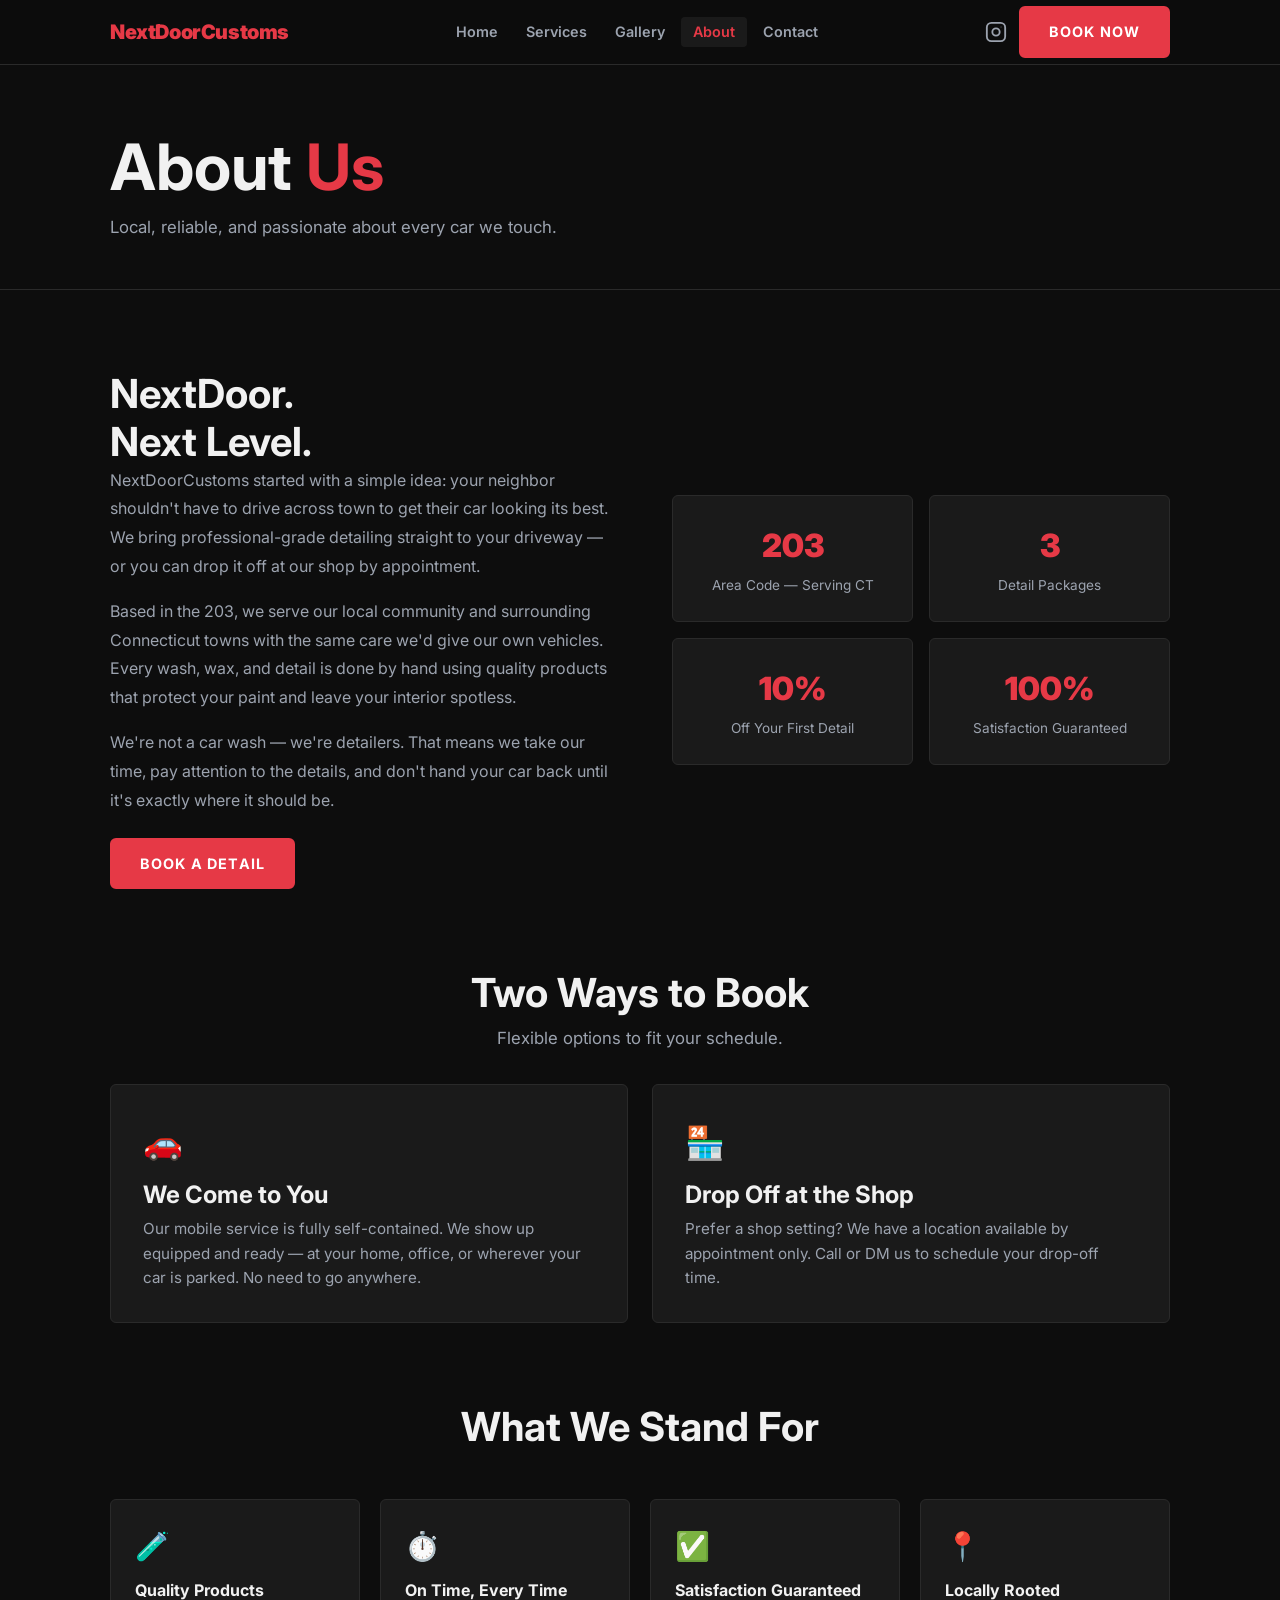
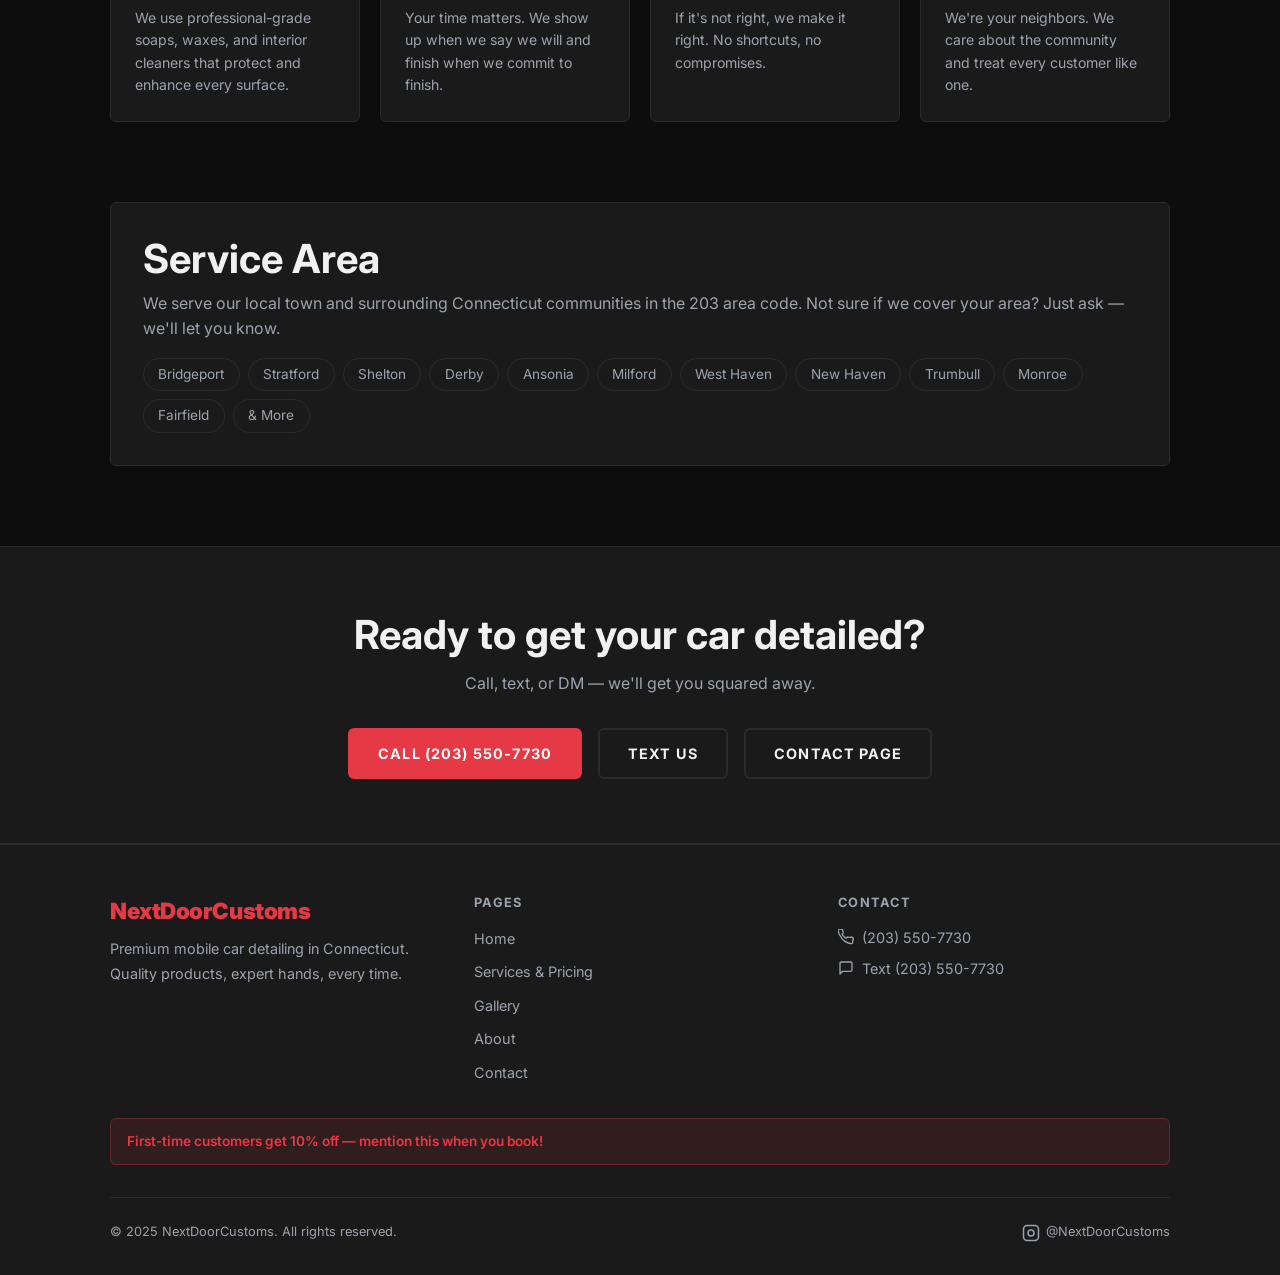
==== about.html @ 8de538e8 "Initial commit" ====
<!DOCTYPE html>
<html lang="en">
<head>
  <meta charset="UTF-8">
  <meta name="viewport" content="width=device-width, initial-scale=1.0">
  <title>About — NextDoorCustoms</title>
  <meta name="description" content="Learn about NextDoorCustoms — Connecticut's trusted mobile car detailing service. Local, reliable, and passionate about every vehicle we touch.">
  <meta property="og:title" content="About NextDoorCustoms">
  <meta property="og:description" content="Local CT car detailing done right. Mobile service or drop off — quality you can see.">
  <meta property="og:type" content="website">
  <link rel="stylesheet" href="css/styles.css">
  <style>
    .values-grid {
      display: grid;
      grid-template-columns: repeat(auto-fit, minmax(200px, 1fr));
      gap: 1.25rem;
      margin-top: 3rem;
    }
    .value-card {
      background: var(--bg-card);
      border: 1px solid var(--border);
      border-radius: var(--radius);
      padding: 1.5rem;
    }
    .value-icon { font-size: 1.75rem; margin-bottom: 0.75rem; }
    .value-card h3 { font-size: 1rem; margin-bottom: 0.4rem; }
    .value-card p { color: var(--text-muted); font-size: 0.88rem; line-height: 1.6; }
    .area-list {
      display: flex;
      flex-wrap: wrap;
      gap: 0.5rem;
      margin-top: 1rem;
    }
    .area-tag {
      background: var(--bg-card);
      border: 1px solid var(--border);
      border-radius: 20px;
      padding: 0.3rem 0.9rem;
      font-size: 0.85rem;
      color: var(--text-muted);
    }
  </style>
</head>
<body>

  <!-- ===== HEADER ===== -->
  <header class="site-header">
    <div class="container">
      <nav class="nav" aria-label="Main navigation">
        <a href="index.html" class="nav-logo">NextDoorCustoms</a>
        <ul class="nav-links" role="list">
          <li><a href="index.html">Home</a></li>
          <li><a href="services.html">Services</a></li>
          <li><a href="gallery.html">Gallery</a></li>
          <li><a href="about.html" class="active">About</a></li>
          <li><a href="contact.html">Contact</a></li>
        </ul>
        <div class="nav-right">
          <a href="https://www.instagram.com/NextDoorCustoms" target="_blank" rel="noopener" class="nav-ig" aria-label="Instagram">
            <svg viewBox="0 0 24 24" fill="none" stroke="currentColor" stroke-width="2" stroke-linecap="round" stroke-linejoin="round" aria-hidden="true">
              <rect x="2" y="2" width="20" height="20" rx="5" ry="5"/><circle cx="12" cy="12" r="4"/>
              <circle cx="17.5" cy="6.5" r="0.5" fill="currentColor" stroke="none"/>
            </svg>
          </a>
          <a href="tel:2035507730" class="btn btn-primary">Book Now</a>
          <button class="nav-toggle" aria-expanded="false" aria-controls="mobile-nav" aria-label="Toggle menu">
            <span></span><span></span><span></span>
          </button>
        </div>
      </nav>
    </div>
    <nav id="mobile-nav" class="nav-mobile" aria-label="Mobile navigation">
      <a href="index.html">Home</a>
      <a href="services.html">Services</a>
      <a href="gallery.html">Gallery</a>
      <a href="about.html" class="active">About</a>
      <a href="contact.html">Contact</a>
      <a href="tel:2035507730" class="btn btn-primary">Call to Book</a>
      <a href="sms:2035507730" class="btn btn-outline">Text Us</a>
    </nav>
  </header>

  <main>

    <!-- ===== PAGE HERO ===== -->
    <section class="page-hero">
      <div class="container">
        <h1>About <span class="accent">Us</span></h1>
        <p>Local, reliable, and passionate about every car we touch.</p>
      </div>
    </section>

    <!-- ===== BRAND STORY ===== -->
    <section class="section" aria-labelledby="story-heading">
      <div class="container">
        <div class="about-grid">
          <div class="about-body">
            <h2 id="story-heading">NextDoor.<br>Next Level.</h2>
            <p>
              NextDoorCustoms started with a simple idea: your neighbor shouldn't have to drive across town
              to get their car looking its best. We bring professional-grade detailing straight to your driveway —
              or you can drop it off at our shop by appointment.
            </p>
            <p>
              Based in the 203, we serve our local community and surrounding Connecticut towns with the same
              care we'd give our own vehicles. Every wash, wax, and detail is done by hand using quality products
              that protect your paint and leave your interior spotless.
            </p>
            <p>
              We're not a car wash — we're detailers. That means we take our time, pay attention to the details,
              and don't hand your car back until it's exactly where it should be.
            </p>
            <div style="margin-top:1.5rem">
              <a href="contact.html" class="btn btn-primary">Book a Detail</a>
            </div>
          </div>
          <div class="about-stats" aria-label="At a glance">
            <div class="stat-card">
              <div class="stat-number accent">203</div>
              <div class="stat-label">Area Code — Serving CT</div>
            </div>
            <div class="stat-card">
              <div class="stat-number accent">3</div>
              <div class="stat-label">Detail Packages</div>
            </div>
            <div class="stat-card">
              <div class="stat-number accent">10%</div>
              <div class="stat-label">Off Your First Detail</div>
            </div>
            <div class="stat-card">
              <div class="stat-number accent">100%</div>
              <div class="stat-label">Satisfaction Guaranteed</div>
            </div>
          </div>
        </div>
      </div>
    </section>

    <!-- ===== HOW WE WORK ===== -->
    <section class="section" style="padding-top:0" aria-labelledby="how-heading">
      <div class="container">
        <div class="text-center" style="margin-bottom:2rem">
          <h2 class="section-title" id="how-heading">Two Ways to Book</h2>
          <p class="section-subtitle" style="margin-bottom:0">Flexible options to fit your schedule.</p>
        </div>
        <div class="options-grid">
          <div class="option-card">
            <div class="option-icon" aria-hidden="true">🚗</div>
            <h3>We Come to You</h3>
            <p>Our mobile service is fully self-contained. We show up equipped and ready — at your home, office, or wherever your car is parked. No need to go anywhere.</p>
          </div>
          <div class="option-card">
            <div class="option-icon" aria-hidden="true">🏪</div>
            <h3>Drop Off at the Shop</h3>
            <p>Prefer a shop setting? We have a location available by appointment only. Call or DM us to schedule your drop-off time.</p>
          </div>
        </div>
      </div>
    </section>

    <!-- ===== VALUES ===== -->
    <section class="section" style="padding-top:0" aria-labelledby="values-heading">
      <div class="container">
        <div class="text-center">
          <h2 class="section-title" id="values-heading">What We Stand For</h2>
        </div>
        <div class="values-grid">
          <div class="value-card">
            <div class="value-icon" aria-hidden="true">🧪</div>
            <h3>Quality Products</h3>
            <p>We use professional-grade soaps, waxes, and interior cleaners that protect and enhance every surface.</p>
          </div>
          <div class="value-card">
            <div class="value-icon" aria-hidden="true">⏱️</div>
            <h3>On Time, Every Time</h3>
            <p>Your time matters. We show up when we say we will and finish when we commit to finish.</p>
          </div>
          <div class="value-card">
            <div class="value-icon" aria-hidden="true">✅</div>
            <h3>Satisfaction Guaranteed</h3>
            <p>If it's not right, we make it right. No shortcuts, no compromises.</p>
          </div>
          <div class="value-card">
            <div class="value-icon" aria-hidden="true">📍</div>
            <h3>Locally Rooted</h3>
            <p>We're your neighbors. We care about the community and treat every customer like one.</p>
          </div>
        </div>
      </div>
    </section>

    <!-- ===== SERVICE AREA ===== -->
    <section class="section" style="padding-top:0" aria-labelledby="area-heading">
      <div class="container">
        <div class="card">
          <h2 id="area-heading" style="margin-bottom:0.5rem">Service Area</h2>
          <p class="text-muted" style="margin-bottom:0">We serve our local town and surrounding Connecticut communities in the 203 area code. Not sure if we cover your area? Just ask — we'll let you know.</p>
          <div class="area-list" role="list" aria-label="Served areas">
            <span class="area-tag" role="listitem">Bridgeport</span>
            <span class="area-tag" role="listitem">Stratford</span>
            <span class="area-tag" role="listitem">Shelton</span>
            <span class="area-tag" role="listitem">Derby</span>
            <span class="area-tag" role="listitem">Ansonia</span>
            <span class="area-tag" role="listitem">Milford</span>
            <span class="area-tag" role="listitem">West Haven</span>
            <span class="area-tag" role="listitem">New Haven</span>
            <span class="area-tag" role="listitem">Trumbull</span>
            <span class="area-tag" role="listitem">Monroe</span>
            <span class="area-tag" role="listitem">Fairfield</span>
            <span class="area-tag" role="listitem">& More</span>
          </div>
        </div>
      </div>
    </section>

    <!-- ===== CTA ===== -->
    <section class="cta-section" aria-labelledby="about-cta-heading">
      <div class="container">
        <h2 id="about-cta-heading">Ready to get your car detailed?</h2>
        <p>Call, text, or DM — we'll get you squared away.</p>
        <div class="cta-buttons">
          <a href="tel:2035507730" class="btn btn-primary">Call (203) 550-7730</a>
          <a href="sms:2035507730" class="btn btn-outline">Text Us</a>
          <a href="contact.html" class="btn btn-outline">Contact Page</a>
        </div>
      </div>
    </section>

  </main>

  <!-- ===== FOOTER ===== -->
  <footer class="site-footer">
    <div class="container">
      <div class="footer-grid">
        <div class="footer-brand">
          <div class="nav-logo">NextDoorCustoms</div>
          <p>Premium mobile car detailing in Connecticut. Quality products, expert hands, every time.</p>
        </div>
        <div>
          <p class="footer-heading">Pages</p>
          <ul class="footer-links" role="list">
            <li><a href="index.html">Home</a></li>
            <li><a href="services.html">Services & Pricing</a></li>
            <li><a href="gallery.html">Gallery</a></li>
            <li><a href="about.html">About</a></li>
            <li><a href="contact.html">Contact</a></li>
          </ul>
        </div>
        <div>
          <p class="footer-heading">Contact</p>
          <div class="footer-contact-item">
            <svg width="16" height="16" viewBox="0 0 24 24" fill="none" stroke="currentColor" stroke-width="2" stroke-linecap="round" stroke-linejoin="round" aria-hidden="true"><path d="M22 16.92v3a2 2 0 01-2.18 2 19.79 19.79 0 01-8.63-3.07A19.5 19.5 0 013.07 9.81a19.79 19.79 0 01-3.07-8.63A2 2 0 012 0h3a2 2 0 012 1.72c.127.96.361 1.903.7 2.81a2 2 0 01-.45 2.11L6.09 7.91a16 16 0 006 6l1.27-1.27a2 2 0 012.11-.45c.907.339 1.85.573 2.81.7A2 2 0 0122 16.92z"/></svg>
            <a href="tel:2035507730">(203) 550-7730</a>
          </div>
          <div class="footer-contact-item">
            <svg width="16" height="16" viewBox="0 0 24 24" fill="none" stroke="currentColor" stroke-width="2" stroke-linecap="round" stroke-linejoin="round" aria-hidden="true"><path d="M21 15a2 2 0 01-2 2H7l-4 4V5a2 2 0 012-2h14a2 2 0 012 2z"/></svg>
            <a href="sms:2035507730">Text (203) 550-7730</a>
          </div>
        </div>
      </div>
      <div class="footer-promo" role="note">
        First-time customers get 10% off — mention this when you book!
      </div>
      <div class="footer-bottom">
        <span>&copy; 2025 NextDoorCustoms. All rights reserved.</span>
        <a href="https://www.instagram.com/NextDoorCustoms" target="_blank" rel="noopener" class="footer-ig" aria-label="Instagram @NextDoorCustoms">
          <svg viewBox="0 0 24 24" fill="none" stroke="currentColor" stroke-width="2" stroke-linecap="round" stroke-linejoin="round" aria-hidden="true">
            <rect x="2" y="2" width="20" height="20" rx="5" ry="5"/><circle cx="12" cy="12" r="4"/>
            <circle cx="17.5" cy="6.5" r="0.5" fill="currentColor" stroke="none"/>
          </svg>
          @NextDoorCustoms
        </a>
      </div>
    </div>
  </footer>

  <script src="js/main.js"></script>
</body>
</html>
---- css/styles.css ----
/* ============================================================
   NextDoorCustoms — styles.css
   ============================================================ */

/* --- Google Fonts --- */
@import url('https://fonts.googleapis.com/css2?family=Inter:wght@400;600;700;900&display=swap');

/* --- Design Tokens --- */
:root {
  --bg: #0D0D0D;
  --bg-card: #1A1A1A;
  --bg-card-hover: #222222;
  --accent: #E63946;
  --accent-hover: #C1121F;
  --text: #F1F1F1;
  --text-muted: #9CA3AF;
  --border: #2A2A2A;
  --radius: 6px;
  --max-width: 1100px;
  --transition: 0.2s ease;
}

/* --- Reset --- */
*, *::before, *::after { box-sizing: border-box; margin: 0; padding: 0; }
html { scroll-behavior: smooth; }
body {
  font-family: 'Inter', sans-serif;
  background: var(--bg);
  color: var(--text);
  font-size: 16px;
  line-height: 1.6;
  min-height: 100vh;
}
img { display: block; max-width: 100%; height: auto; }
a { color: inherit; text-decoration: none; }
ul { list-style: none; }

/* --- Layout Utilities --- */
.container {
  width: 100%;
  max-width: var(--max-width);
  margin: 0 auto;
  padding: 0 1.25rem;
}
.section { padding: 5rem 0; }
.section--sm { padding: 3rem 0; }
.text-center { text-align: center; }
.text-muted { color: var(--text-muted); }

/* --- Typography --- */
h1, h2, h3, h4 { font-weight: 700; line-height: 1.2; }
h1 { font-size: clamp(2.2rem, 6vw, 4rem); }
h2 { font-size: clamp(1.6rem, 4vw, 2.5rem); }
h3 { font-size: clamp(1.2rem, 3vw, 1.5rem); }
.section-title {
  font-size: clamp(1.6rem, 4vw, 2.5rem);
  margin-bottom: 0.5rem;
}
.section-subtitle {
  color: var(--text-muted);
  font-size: 1.05rem;
  margin-bottom: 3rem;
}

/* --- Accent --- */
.accent { color: var(--accent); }

/* --- Buttons --- */
.btn {
  display: inline-block;
  padding: 0.75rem 1.75rem;
  font-size: 0.9rem;
  font-weight: 700;
  letter-spacing: 0.08em;
  text-transform: uppercase;
  border-radius: var(--radius);
  border: 2px solid transparent;
  cursor: pointer;
  transition: background var(--transition), color var(--transition), border-color var(--transition);
  white-space: nowrap;
}
.btn-primary {
  background: var(--accent);
  color: #fff;
  border-color: var(--accent);
}
.btn-primary:hover, .btn-primary:focus {
  background: var(--accent-hover);
  border-color: var(--accent-hover);
}
.btn-outline {
  background: transparent;
  color: var(--text);
  border-color: var(--border);
}
.btn-outline:hover, .btn-outline:focus {
  border-color: var(--accent);
  color: var(--accent);
}

/* --- Card --- */
.card {
  background: var(--bg-card);
  border: 1px solid var(--border);
  border-radius: var(--radius);
  padding: 2rem;
  transition: transform var(--transition), border-color var(--transition);
}
.card:hover { transform: translateY(-4px); border-color: #3a3a3a; }

/* ============================================================
   HEADER / NAV
   ============================================================ */
.site-header {
  position: sticky;
  top: 0;
  z-index: 100;
  background: rgba(13, 13, 13, 0.95);
  backdrop-filter: blur(8px);
  border-bottom: 1px solid var(--border);
}
.nav {
  display: flex;
  align-items: center;
  justify-content: space-between;
  height: 64px;
  gap: 1rem;
}
.nav-logo {
  font-size: 1.25rem;
  font-weight: 900;
  color: var(--accent);
  letter-spacing: -0.02em;
  flex-shrink: 0;
}
.nav-links {
  display: flex;
  align-items: center;
  gap: 0.25rem;
}
.nav-links a {
  padding: 0.4rem 0.75rem;
  font-size: 0.9rem;
  font-weight: 600;
  color: var(--text-muted);
  border-radius: 4px;
  transition: color var(--transition), background var(--transition);
}
.nav-links a:hover,
.nav-links a.active {
  color: var(--text);
  background: var(--bg-card);
}
.nav-links a.active { color: var(--accent); }
.nav-right {
  display: flex;
  align-items: center;
  gap: 0.75rem;
  flex-shrink: 0;
}
.nav-ig {
  display: flex;
  align-items: center;
  color: var(--text-muted);
  transition: color var(--transition);
}
.nav-ig:hover { color: var(--accent); }
.nav-ig svg { width: 22px; height: 22px; }

/* Hamburger */
.nav-toggle {
  display: none;
  background: none;
  border: none;
  cursor: pointer;
  padding: 0.25rem;
  color: var(--text);
}
.nav-toggle span {
  display: block;
  width: 24px;
  height: 2px;
  background: currentColor;
  margin: 5px 0;
  transition: transform var(--transition), opacity var(--transition);
}
.nav-toggle[aria-expanded="true"] span:nth-child(1) { transform: translateY(7px) rotate(45deg); }
.nav-toggle[aria-expanded="true"] span:nth-child(2) { opacity: 0; }
.nav-toggle[aria-expanded="true"] span:nth-child(3) { transform: translateY(-7px) rotate(-45deg); }

/* Mobile Nav */
.nav-mobile {
  display: none;
  flex-direction: column;
  gap: 0.25rem;
  padding: 1rem 1.25rem 1.5rem;
  border-top: 1px solid var(--border);
  background: var(--bg);
}
.nav-mobile.open { display: flex; }
.nav-mobile a {
  padding: 0.6rem 0.75rem;
  font-size: 1rem;
  font-weight: 600;
  color: var(--text-muted);
  border-radius: 4px;
}
.nav-mobile a:hover,
.nav-mobile a.active { color: var(--accent); }
.nav-mobile .btn { width: 100%; text-align: center; margin-top: 0.5rem; }

@media (max-width: 720px) {
  .nav-links { display: none; }
  .nav-toggle { display: block; }
}

/* ============================================================
   FOOTER
   ============================================================ */
.site-footer {
  background: var(--bg-card);
  border-top: 1px solid var(--border);
  padding: 3rem 0 2rem;
}
.footer-grid {
  display: grid;
  grid-template-columns: repeat(auto-fit, minmax(200px, 1fr));
  gap: 2rem;
  margin-bottom: 2rem;
}
.footer-brand .nav-logo { font-size: 1.4rem; margin-bottom: 0.5rem; }
.footer-brand p { color: var(--text-muted); font-size: 0.9rem; line-height: 1.7; }
.footer-heading {
  font-size: 0.8rem;
  font-weight: 700;
  letter-spacing: 0.1em;
  text-transform: uppercase;
  color: var(--text-muted);
  margin-bottom: 0.75rem;
}
.footer-links { display: flex; flex-direction: column; gap: 0.5rem; }
.footer-links a {
  color: var(--text-muted);
  font-size: 0.9rem;
  transition: color var(--transition);
}
.footer-links a:hover { color: var(--accent); }
.footer-contact-item {
  display: flex;
  align-items: center;
  gap: 0.5rem;
  color: var(--text-muted);
  font-size: 0.9rem;
  margin-bottom: 0.5rem;
}
.footer-contact-item a {
  color: var(--text-muted);
  transition: color var(--transition);
}
.footer-contact-item a:hover { color: var(--accent); }
.footer-promo {
  background: rgba(230, 57, 70, 0.12);
  border: 1px solid rgba(230, 57, 70, 0.3);
  border-radius: var(--radius);
  padding: 0.75rem 1rem;
  font-size: 0.85rem;
  color: var(--accent);
  font-weight: 600;
  margin-bottom: 2rem;
}
.footer-bottom {
  border-top: 1px solid var(--border);
  padding-top: 1.5rem;
  display: flex;
  align-items: center;
  justify-content: space-between;
  flex-wrap: wrap;
  gap: 0.5rem;
  font-size: 0.8rem;
  color: var(--text-muted);
}
.footer-ig {
  display: flex;
  align-items: center;
  gap: 0.4rem;
  color: var(--text-muted);
  transition: color var(--transition);
}
.footer-ig:hover { color: var(--accent); }
.footer-ig svg { width: 18px; height: 18px; }

/* ============================================================
   HERO
   ============================================================ */
.hero {
  position: relative;
  min-height: 90vh;
  display: flex;
  align-items: center;
  overflow: hidden;
  padding: 5rem 0;
}
.hero-bg {
  position: absolute;
  inset: 0;
  background: radial-gradient(ellipse at 60% 50%, rgba(230, 57, 70, 0.08) 0%, transparent 60%);
  pointer-events: none;
}
.hero-checker {
  position: absolute;
  bottom: 0;
  left: 0;
  right: 0;
  height: 6px;
  background: repeating-linear-gradient(
    90deg,
    var(--accent) 0px,
    var(--accent) 12px,
    transparent 12px,
    transparent 24px
  );
  opacity: 0.6;
}
.hero-content { position: relative; max-width: 680px; }
.hero-eyebrow {
  display: inline-block;
  font-size: 0.8rem;
  font-weight: 700;
  letter-spacing: 0.15em;
  text-transform: uppercase;
  color: var(--accent);
  margin-bottom: 1rem;
}
.hero h1 { margin-bottom: 1.25rem; }
.hero-sub {
  font-size: 1.15rem;
  color: var(--text-muted);
  margin-bottom: 2rem;
  line-height: 1.7;
  max-width: 520px;
}
.hero-ctas { display: flex; gap: 1rem; flex-wrap: wrap; }

/* ============================================================
   TRUST BADGES
   ============================================================ */
.trust-strip {
  background: var(--bg-card);
  border-top: 1px solid var(--border);
  border-bottom: 1px solid var(--border);
  padding: 1.5rem 0;
}
.trust-list {
  display: flex;
  align-items: center;
  justify-content: center;
  flex-wrap: wrap;
  gap: 2rem;
}
.trust-item {
  display: flex;
  align-items: center;
  gap: 0.6rem;
  font-weight: 600;
  font-size: 0.9rem;
}
.trust-item svg { color: var(--accent); flex-shrink: 0; }

/* ============================================================
   PROMO BANNER
   ============================================================ */
.promo-banner {
  background: var(--accent);
  color: #fff;
  text-align: center;
  padding: 1rem;
  font-weight: 700;
  font-size: 0.95rem;
  letter-spacing: 0.02em;
}
.promo-banner a {
  text-decoration: underline;
  color: #fff;
}

/* ============================================================
   SERVICE CARDS GRID (home teaser + services page)
   ============================================================ */
.packages-grid {
  display: grid;
  grid-template-columns: repeat(auto-fit, minmax(280px, 1fr));
  gap: 1.5rem;
  align-items: start;
}
.package-card {
  background: var(--bg-card);
  border: 1px solid var(--border);
  border-radius: var(--radius);
  padding: 2rem;
  position: relative;
  transition: transform var(--transition), border-color var(--transition);
}
.package-card:hover { transform: translateY(-4px); border-color: #3a3a3a; }
.package-card.featured {
  border-color: var(--accent);
  box-shadow: 0 0 0 1px var(--accent), 0 8px 32px rgba(230, 57, 70, 0.12);
}
.package-badge {
  display: inline-block;
  background: var(--accent);
  color: #fff;
  font-size: 0.7rem;
  font-weight: 700;
  letter-spacing: 0.1em;
  text-transform: uppercase;
  padding: 0.25rem 0.6rem;
  border-radius: 3px;
  margin-bottom: 1rem;
}
.package-name {
  font-size: 1.4rem;
  font-weight: 700;
  margin-bottom: 0.25rem;
}
.package-tagline { color: var(--text-muted); font-size: 0.9rem; margin-bottom: 1.25rem; }
.package-price-grid {
  display: grid;
  grid-template-columns: 1fr 1fr;
  gap: 0.5rem;
  margin-bottom: 1.5rem;
}
.price-item { background: rgba(255,255,255,0.04); border-radius: 4px; padding: 0.6rem 0.75rem; }
.price-label { font-size: 0.75rem; color: var(--text-muted); margin-bottom: 0.1rem; }
.price-value { font-size: 1.1rem; font-weight: 700; }
.price-value.accent { color: var(--accent); }
.package-divider { border: none; border-top: 1px solid var(--border); margin: 1.25rem 0; }
.package-includes-label {
  font-size: 0.75rem;
  font-weight: 700;
  letter-spacing: 0.1em;
  text-transform: uppercase;
  color: var(--text-muted);
  margin-bottom: 0.75rem;
}
.package-includes li {
  display: flex;
  align-items: flex-start;
  gap: 0.5rem;
  font-size: 0.88rem;
  color: var(--text-muted);
  margin-bottom: 0.4rem;
}
.package-includes li::before {
  content: '✓';
  color: var(--accent);
  font-weight: 700;
  flex-shrink: 0;
  margin-top: 0.05rem;
}

/* ============================================================
   ADDONS
   ============================================================ */
.addons-grid {
  display: grid;
  grid-template-columns: repeat(auto-fit, minmax(200px, 1fr));
  gap: 1rem;
}
.addon-item {
  background: var(--bg-card);
  border: 1px solid var(--border);
  border-radius: var(--radius);
  padding: 1.25rem 1.5rem;
  display: flex;
  justify-content: space-between;
  align-items: center;
  gap: 1rem;
}
.addon-name { font-weight: 600; font-size: 0.95rem; }
.addon-price { color: var(--accent); font-weight: 700; white-space: nowrap; }

/* ============================================================
   SERVICE OPTIONS (mobile vs shop)
   ============================================================ */
.options-grid {
  display: grid;
  grid-template-columns: 1fr 1fr;
  gap: 1.5rem;
}
@media (max-width: 600px) { .options-grid { grid-template-columns: 1fr; } }
.option-card {
  background: var(--bg-card);
  border: 1px solid var(--border);
  border-radius: var(--radius);
  padding: 2rem;
}
.option-icon { font-size: 2rem; margin-bottom: 0.75rem; }
.option-card h3 { margin-bottom: 0.5rem; }
.option-card p { color: var(--text-muted); font-size: 0.95rem; }

/* ============================================================
   GALLERY
   ============================================================ */
.gallery-grid {
  display: grid;
  grid-template-columns: repeat(auto-fill, minmax(280px, 1fr));
  gap: 1.5rem;
}
.gallery-pair { display: contents; }
.gallery-slot {
  position: relative;
  border-radius: var(--radius);
  overflow: hidden;
  border: 1px solid var(--border);
  aspect-ratio: 4/3;
  background: var(--bg-card);
}
.gallery-slot img { width: 100%; height: 100%; object-fit: cover; }
.gallery-label {
  position: absolute;
  top: 0.75rem;
  left: 0.75rem;
  font-size: 0.7rem;
  font-weight: 700;
  letter-spacing: 0.1em;
  text-transform: uppercase;
  padding: 0.25rem 0.6rem;
  border-radius: 3px;
}
.gallery-label.before { background: #333; color: var(--text-muted); }
.gallery-label.after { background: var(--accent); color: #fff; }

/* ============================================================
   ABOUT
   ============================================================ */
.about-grid {
  display: grid;
  grid-template-columns: 1fr 1fr;
  gap: 4rem;
  align-items: center;
}
@media (max-width: 700px) { .about-grid { grid-template-columns: 1fr; gap: 2rem; } }
.about-body p {
  color: var(--text-muted);
  line-height: 1.8;
  margin-bottom: 1rem;
}
.about-stats {
  display: grid;
  grid-template-columns: 1fr 1fr;
  gap: 1rem;
}
.stat-card {
  background: var(--bg-card);
  border: 1px solid var(--border);
  border-radius: var(--radius);
  padding: 1.5rem;
  text-align: center;
}
.stat-number { font-size: 2rem; font-weight: 900; color: var(--accent); }
.stat-label { color: var(--text-muted); font-size: 0.85rem; margin-top: 0.25rem; }

/* ============================================================
   CONTACT
   ============================================================ */
.contact-grid {
  display: grid;
  grid-template-columns: 1fr 1.4fr;
  gap: 4rem;
  align-items: start;
}
@media (max-width: 750px) { .contact-grid { grid-template-columns: 1fr; gap: 2.5rem; } }
.contact-method {
  display: flex;
  align-items: center;
  gap: 1rem;
  padding: 1rem;
  background: var(--bg-card);
  border: 1px solid var(--border);
  border-radius: var(--radius);
  margin-bottom: 0.75rem;
  transition: border-color var(--transition);
  text-decoration: none;
  color: inherit;
}
.contact-method:hover { border-color: var(--accent); }
.contact-method-icon {
  width: 42px;
  height: 42px;
  background: rgba(230, 57, 70, 0.12);
  border-radius: 8px;
  display: flex;
  align-items: center;
  justify-content: center;
  flex-shrink: 0;
}
.contact-method-icon svg { color: var(--accent); }
.contact-method-label { font-size: 0.75rem; color: var(--text-muted); margin-bottom: 0.1rem; }
.contact-method-value { font-weight: 600; font-size: 1rem; }

/* Contact Form */
.contact-form { display: flex; flex-direction: column; gap: 1rem; }
.form-group { display: flex; flex-direction: column; gap: 0.4rem; }
.form-row { display: grid; grid-template-columns: 1fr 1fr; gap: 1rem; }
@media (max-width: 480px) { .form-row { grid-template-columns: 1fr; } }
label { font-size: 0.85rem; font-weight: 600; color: var(--text-muted); }
input, select, textarea {
  background: var(--bg-card);
  border: 1px solid var(--border);
  border-radius: var(--radius);
  color: var(--text);
  font-family: inherit;
  font-size: 0.95rem;
  padding: 0.7rem 0.9rem;
  width: 100%;
  transition: border-color var(--transition);
  outline: none;
  appearance: none;
}
input:focus, select:focus, textarea:focus { border-color: var(--accent); }
select { cursor: pointer; }
textarea { resize: vertical; min-height: 130px; }
input::placeholder, textarea::placeholder { color: #555; }

/* ============================================================
   PAGE HERO (inner pages)
   ============================================================ */
.page-hero {
  padding: 4rem 0 3rem;
  border-bottom: 1px solid var(--border);
}
.page-hero h1 { margin-bottom: 0.5rem; }
.page-hero p { color: var(--text-muted); font-size: 1.05rem; }

/* ============================================================
   CTA SECTION
   ============================================================ */
.cta-section {
  background: var(--bg-card);
  border-top: 1px solid var(--border);
  border-bottom: 1px solid var(--border);
  text-align: center;
  padding: 4rem 0;
}
.cta-section h2 { margin-bottom: 0.75rem; }
.cta-section p { color: var(--text-muted); margin-bottom: 2rem; }
.cta-buttons { display: flex; justify-content: center; gap: 1rem; flex-wrap: wrap; }

/* ============================================================
   RESPONSIVE TWEAKS
   ============================================================ */
@media (max-width: 600px) {
  .section { padding: 3.5rem 0; }
  .packages-grid { grid-template-columns: 1fr; }
  .hero-ctas { flex-direction: column; }
  .hero-ctas .btn { text-align: center; }
}
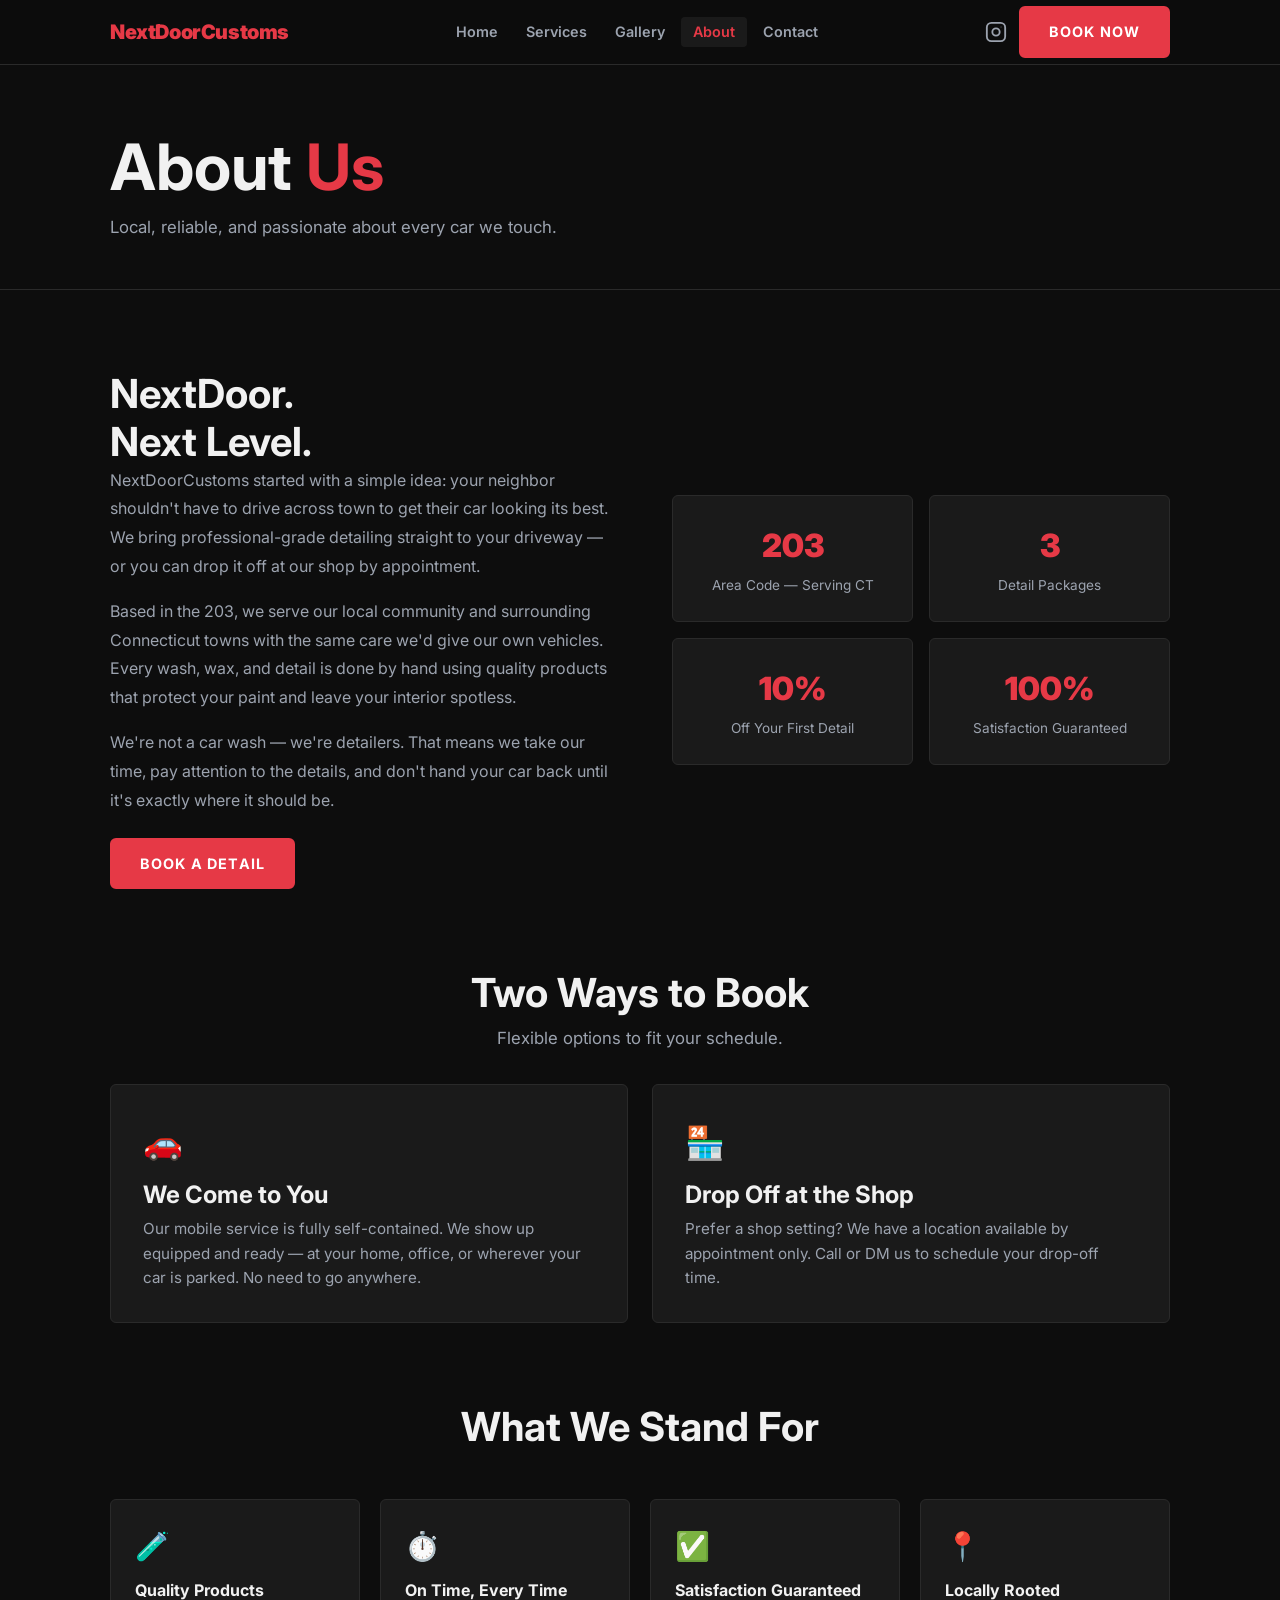
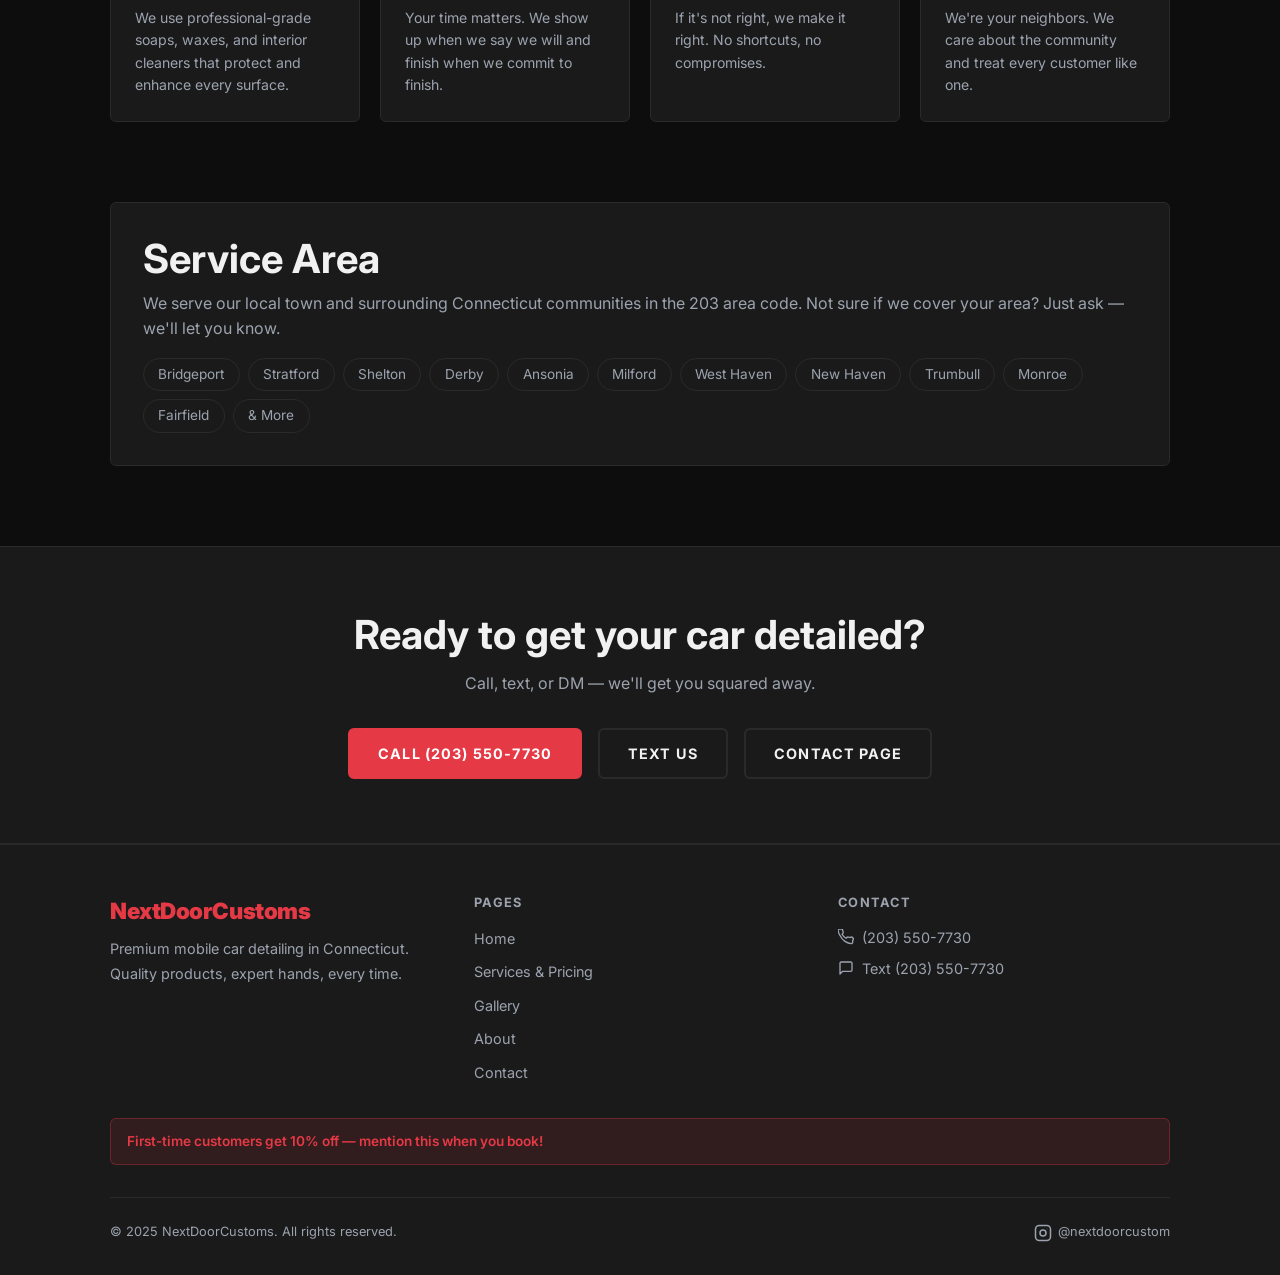
==== commit 88fba18b: "Fixing nextdoorcustoms ig tab" ====
--- a/about.html
+++ b/about.html
@@ -56,7 +56,7 @@
           <li><a href="contact.html">Contact</a></li>
         </ul>
         <div class="nav-right">
-          <a href="https://www.instagram.com/NextDoorCustoms" target="_blank" rel="noopener" class="nav-ig" aria-label="Instagram">
+          <a href="https://www.instagram.com/nextdoorcustom/" target="_blank" rel="noopener" class="nav-ig" aria-label="Instagram">
             <svg viewBox="0 0 24 24" fill="none" stroke="currentColor" stroke-width="2" stroke-linecap="round" stroke-linejoin="round" aria-hidden="true">
               <rect x="2" y="2" width="20" height="20" rx="5" ry="5"/><circle cx="12" cy="12" r="4"/>
               <circle cx="17.5" cy="6.5" r="0.5" fill="currentColor" stroke="none"/>
@@ -263,12 +263,12 @@
       </div>
       <div class="footer-bottom">
         <span>&copy; 2025 NextDoorCustoms. All rights reserved.</span>
-        <a href="https://www.instagram.com/NextDoorCustoms" target="_blank" rel="noopener" class="footer-ig" aria-label="Instagram @NextDoorCustoms">
+        <a href="https://www.instagram.com/nextdoorcustom/" target="_blank" rel="noopener" class="footer-ig" aria-label="Instagram @nextdoorcustom">
           <svg viewBox="0 0 24 24" fill="none" stroke="currentColor" stroke-width="2" stroke-linecap="round" stroke-linejoin="round" aria-hidden="true">
             <rect x="2" y="2" width="20" height="20" rx="5" ry="5"/><circle cx="12" cy="12" r="4"/>
             <circle cx="17.5" cy="6.5" r="0.5" fill="currentColor" stroke="none"/>
           </svg>
-          @NextDoorCustoms
+          @nextdoorcustom
         </a>
       </div>
     </div>
